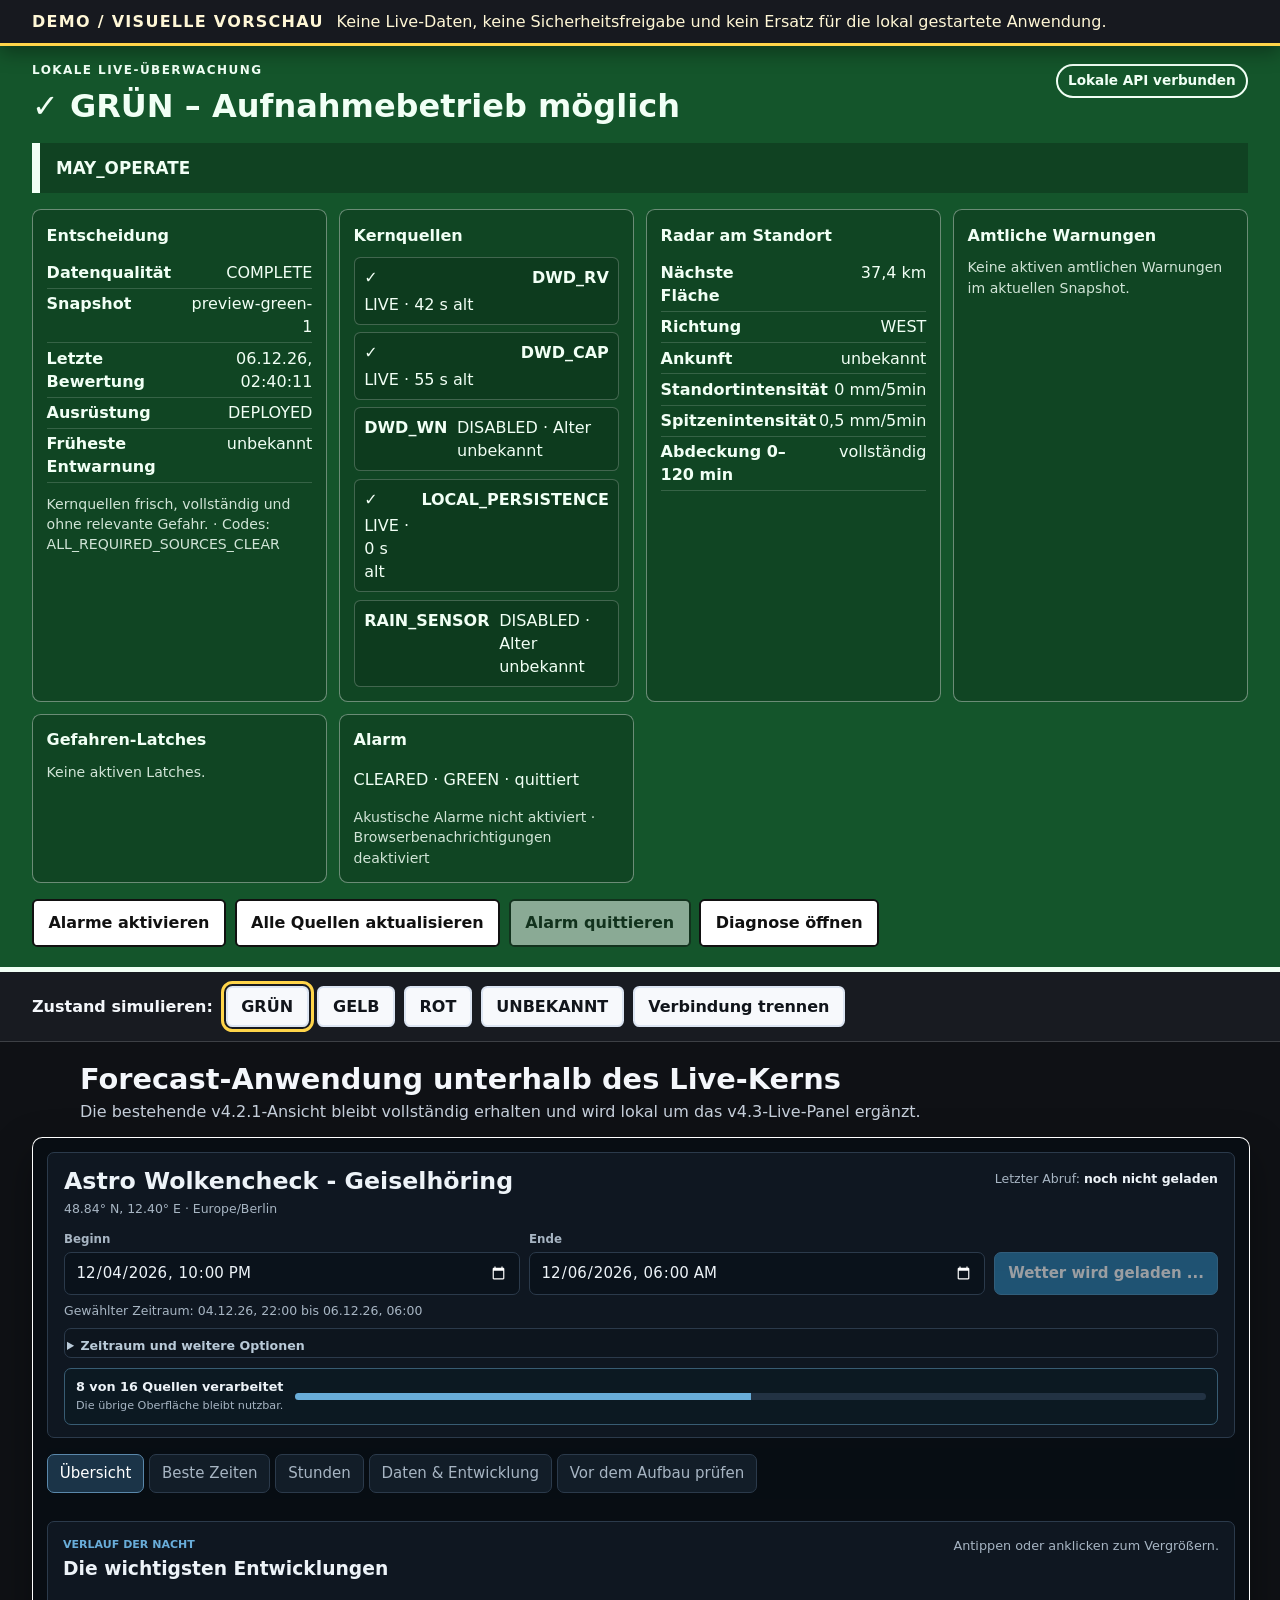
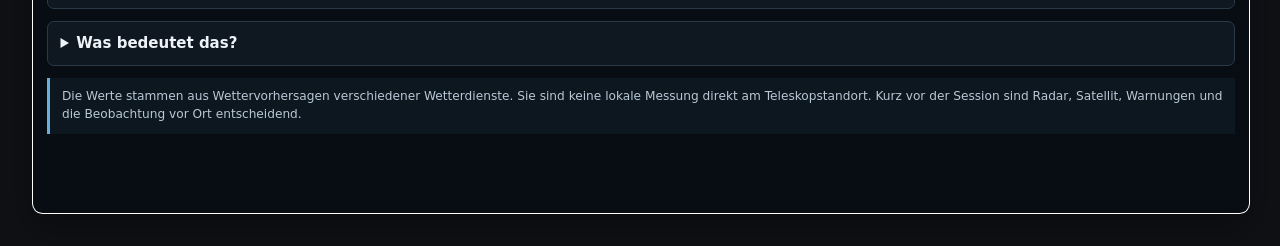
==== preview/index.html @ 3739175f "web: add isolated v4.3 visual preview" ====
<!doctype html>
<html lang="de">
<head>
  <meta charset="utf-8">
  <meta name="viewport" content="width=device-width, initial-scale=1">
  <title>Astro-Wolkencheck v4.3 – Vorschau</title>
  <link rel="stylesheet" href="../nowcast_service/static/local-live.css">
  <link rel="stylesheet" href="./preview.css">
  <script>
    (() => {
      "use strict";

      const originalFetch = window.fetch.bind(window);
      let currentState = "GREEN";
      let currentSnapshot = null;
      let currentAlert = null;
      let sequence = 0;

      const source = (sourceId, state, ageSeconds, payload = {}) => ({
        sourceId,
        state,
        ageSeconds,
        isComplete: state === "LIVE",
        failureCode: state === "FAILED" ? "PREVIEW_SOURCE_FAILED" : null,
        failureMessage: state === "FAILED" ? "Simulierter Quellenausfall in der Vorschau." : null,
        payload,
      });

      const snapshotFor = (state) => {
        const now = new Date();
        const hazardous = state === "RED" || state === "YELLOW";
        const reasonCode = state === "RED"
          ? "CAP_RELEVANT_WARNING_RED"
          : state === "YELLOW"
            ? "RADAR_PRECIPITATION_APPROACHING"
            : state === "UNKNOWN"
              ? "SOURCE_DWD_RV_FAILED"
              : "ALL_REQUIRED_SOURCES_CLEAR";
        const reasons = {
          GREEN: ["Kernquellen frisch, vollständig und ohne relevante Gefahr."],
          YELLOW: ["Niederschlag nähert sich dem Standort."],
          RED: ["Amtliche Gewitterwarnung am Standort."],
          UNKNOWN: ["Radarquelle ist ausgefallen; Green ist gesperrt."],
        };
        const action = {
          GREEN: "MAY_OPERATE",
          YELLOW: "PREPARE_TO_PROTECT_EQUIPMENT",
          RED: "COVER_EQUIPMENT_NOW",
          UNKNOWN: "UNKNOWN_DO_NOT_RELY",
        };
        const radarState = state === "UNKNOWN" ? "FAILED" : "LIVE";
        const capWarnings = state === "RED"
          ? [{
              event: "GEWITTER",
              headline: "Amtliche Warnung vor Gewitter",
              severity: "Moderate",
              expires: new Date(now.getTime() + 45 * 60 * 1000).toISOString(),
            }]
          : [];
        const hazards = hazardous
          ? [{
              hazardKey: state === "RED"
                ? "DWD_CAP:CAP_RELEVANT_WARNING_RED"
                : "DWD_RV:RADAR_PRECIPITATION_APPROACHING",
              source: state === "RED" ? "DWD_CAP" : "DWD_RV",
              state,
              reasonCode,
              reason: reasons[state][0],
              holdUntil: new Date(now.getTime() + 30 * 60 * 1000).toISOString(),
              clearCyclesRequired: 2,
              clearStreak: 0,
            }]
          : [];

        return {
          schemaVersion: "1.1",
          snapshotId: `preview-${state.toLowerCase()}-${++sequence}`,
          evaluationAt: now.toISOString(),
          configurationVersion: "preview",
          equipmentState: "DEPLOYED",
          earliestPossibleClearAt: hazardous
            ? new Date(now.getTime() + 30 * 60 * 1000).toISOString()
            : null,
          hardwareRisk: {
            state,
            dataQuality: state === "UNKNOWN" ? "INCOMPLETE" : "COMPLETE",
            action: action[state],
            reasonCodes: [reasonCode],
            reasons: reasons[state],
          },
          activeHazards: hazards,
          sources: [
            source("DWD_RV", radarState, 42, {
              nearestPrecipitationDistanceKm: state === "YELLOW" ? 11.8 : 37.4,
              nearestPrecipitationDirection: "WEST",
              arrivalMinutes: state === "YELLOW" ? 24 : null,
              siteIntensity: state === "RED" ? 0.8 : 0,
              peakIntensity: state === "RED" ? 2.4 : 0.5,
              intensityUnit: "mm/5min",
              coverage0To120: state !== "UNKNOWN",
            }),
            source("DWD_CAP", "LIVE", 55, { active: capWarnings }),
            source("DWD_WN", "DISABLED", null, {}),
            source("LOCAL_PERSISTENCE", "LIVE", 0, {}),
            source("RAIN_SENSOR", "DISABLED", null, {}),
          ],
        };
      };

      const alertFor = (state, snapshot) => {
        if (state === "GREEN" || state === "UNKNOWN") {
          return {
            eventId: `preview-clear-${sequence}`,
            snapshotId: snapshot.snapshotId,
            eventType: "CLEARED",
            riskState: state,
            reasonCodes: snapshot.hardwareRisk.reasonCodes,
            createdAt: snapshot.evaluationAt,
            requiresAttention: false,
            acknowledgedAt: null,
          };
        }
        return {
          eventId: `preview-alert-${state.toLowerCase()}-${sequence}`,
          snapshotId: snapshot.snapshotId,
          eventType: state,
          riskState: state,
          reasonCodes: snapshot.hardwareRisk.reasonCodes,
          createdAt: snapshot.evaluationAt,
          requiresAttention: true,
          acknowledgedAt: null,
        };
      };

      const response = (payload, status = 200) => new Response(JSON.stringify(payload), {
        status,
        headers: { "Content-Type": "application/json; charset=utf-8" },
      });

      const rebuild = (state) => {
        currentState = state;
        currentSnapshot = snapshotFor(state);
        currentAlert = alertFor(state, currentSnapshot);
      };

      rebuild(currentState);

      window.fetch = async (input, init = {}) => {
        const url = new URL(typeof input === "string" ? input : input.url, window.location.href);
        const path = url.pathname;
        if (path === "/runtime-config.json") {
          return response({
            mode: "LOCAL_PREVIEW",
            localApiAvailable: true,
            apiBase: "/api/v1",
            browserAudioEnabled: false,
            browserNotificationsEnabled: false,
          });
        }
        if (path === "/api/v1/safety" || path === "/api/v1/nowcast") {
          return response(currentSnapshot);
        }
        if (path === "/api/v1/alerts") {
          return response({ active: currentAlert });
        }
        if (path === "/api/v1/security/csrf") {
          return response({ token: "preview-token" });
        }
        if (path.startsWith("/api/v1/") && (init.method || "GET").toUpperCase() === "POST") {
          if (path.endsWith("/acknowledge") && currentAlert) {
            currentAlert = {
              ...currentAlert,
              requiresAttention: false,
              acknowledgedAt: new Date().toISOString(),
            };
          }
          return response({ status: "PREVIEW_ACCEPTED" });
        }
        return originalFetch(input, init);
      };

      class PreviewEventSource {
        constructor(url) {
          this.url = url;
          this.listeners = new Map();
          window.__awcPreviewStream = this;
          window.setTimeout(() => this.onopen?.(), 0);
        }

        addEventListener(type, callback) {
          const callbacks = this.listeners.get(type) || [];
          callbacks.push(callback);
          this.listeners.set(type, callbacks);
        }

        emit(type, payload) {
          const event = { data: JSON.stringify({ payload }) };
          for (const callback of this.listeners.get(type) || []) callback(event);
        }

        close() {}
      }

      window.EventSource = PreviewEventSource;
      window.__awcPreviewSetState = (state) => {
        rebuild(state);
        window.__awcPreviewStream?.emit("snapshot", currentSnapshot);
        window.__awcPreviewStream?.emit("alert", currentAlert);
        return currentSnapshot;
      };
      window.__awcPreviewDisconnect = () => {
        window.__awcPreviewStream?.onerror?.(new Event("error"));
      };
    })();
  </script>
  <script src="../nowcast_service/static/local-live.js" defer></script>
  <script src="./preview.js" defer></script>
</head>
<body>
  <aside id="preview-banner" aria-label="Hinweis zur Vorschau">
    <strong>DEMO / VISUELLE VORSCHAU</strong>
    <span>Keine Live-Daten, keine Sicherheitsfreigabe und kein Ersatz für die lokal gestartete Anwendung.</span>
  </aside>

  <nav id="preview-controls" aria-label="Vorschauzustand auswählen">
    <span>Zustand simulieren:</span>
    <button type="button" data-preview-state="GREEN">GRÜN</button>
    <button type="button" data-preview-state="YELLOW">GELB</button>
    <button type="button" data-preview-state="RED">ROT</button>
    <button type="button" data-preview-state="UNKNOWN">UNBEKANNT</button>
    <button type="button" id="preview-disconnect">Verbindung trennen</button>
  </nav>

  <section id="forecast-preview" aria-labelledby="forecast-preview-title">
    <header>
      <h1 id="forecast-preview-title">Forecast-Anwendung unterhalb des Live-Kerns</h1>
      <p>Die bestehende v4.2.1-Ansicht bleibt vollständig erhalten und wird lokal um das v4.3-Live-Panel ergänzt.</p>
    </header>
    <iframe title="Bestehende Astro-Wolkencheck-Forecast-Anwendung" src="../index.html"></iframe>
  </section>
</body>
</html>
---- nowcast_service/static/local-live.css ----
#awc-live-panel {
  box-sizing: border-box;
  margin: 0;
  padding: 1rem clamp(1rem, 3vw, 2rem) 1.25rem;
  border: 0;
  border-bottom: 5px solid currentColor;
  background: #25282d;
  color: #f7f8fa;
  font: 500 1rem/1.45 system-ui, -apple-system, BlinkMacSystemFont, "Segoe UI", sans-serif;
}
#awc-live-panel *, #awc-live-panel *::before, #awc-live-panel *::after { box-sizing: border-box; }
#awc-live-panel[data-state="RED"] { background: #681515; color: #fff5f5; }
#awc-live-panel[data-state="YELLOW"] { background: #624d00; color: #fffbed; }
#awc-live-panel[data-state="GREEN"] { background: #14552b; color: #f1fff5; }
#awc-live-panel[data-state="UNKNOWN"] { background: #30343b; color: #f7f8fa; }
.awc-header { display: flex; align-items: flex-start; justify-content: space-between; gap: 1rem; }
.awc-eyebrow { margin: 0 0 .2rem; font-size: .75rem; font-weight: 800; letter-spacing: .12em; }
#awc-live-title { margin: 0; font-size: clamp(1.3rem, 2.5vw, 2rem); }
.awc-connection { margin: .1rem 0 0; padding: .35rem .65rem; border: 2px solid currentColor; border-radius: 999px; font-size: .85rem; font-weight: 800; }
.awc-connection[data-connection="DISCONNECTED"] { border-style: dashed; }
.awc-action { margin: .9rem 0 1rem; padding: .8rem 1rem; border-left: .55rem solid currentColor; background: rgb(0 0 0 / 22%); font-size: 1.05rem; font-weight: 800; }
.awc-grid { display: grid; grid-template-columns: repeat(auto-fit, minmax(min(100%, 18rem), 1fr)); gap: .75rem; }
.awc-card { min-width: 0; padding: .85rem; border: 1px solid rgb(255 255 255 / 38%); border-radius: .55rem; background: rgb(0 0 0 / 18%); }
.awc-card h3 { margin: 0 0 .65rem; font-size: 1rem; }
.awc-card dl { margin: 0; }
.awc-card dl > div { display: grid; grid-template-columns: minmax(8rem, 1fr) minmax(7rem, 1.15fr); gap: .6rem; padding: .22rem 0; border-bottom: 1px solid rgb(255 255 255 / 16%); }
.awc-card dt { font-weight: 650; }
.awc-card dd { margin: 0; overflow-wrap: anywhere; text-align: right; }
.awc-detail, .awc-list-empty { margin: .65rem 0 0; color: inherit; opacity: .86; font-size: .88rem; }
.awc-source-list, .awc-item-list { display: grid; gap: .45rem; }
.awc-source, .awc-item-list article { display: grid; grid-template-columns: 1fr auto; gap: .2rem .6rem; padding: .5rem .6rem; border: 1px solid rgb(255 255 255 / 22%); border-radius: .4rem; background: rgb(0 0 0 / 14%); }
.awc-source small, .awc-item-list small { grid-column: 1 / -1; opacity: .85; }
.awc-source[data-state="FAILED"]::before, .awc-source[data-state="STALE"]::before { content: "⚠"; margin-right: .35rem; }
.awc-source[data-state="LIVE"]::before { content: "✓"; margin-right: .35rem; }
.awc-controls { display: flex; flex-wrap: wrap; gap: .55rem; margin-top: 1rem; }
.awc-controls button, .awc-controls a { min-height: 2.75rem; padding: .65rem .9rem; border: 2px solid currentColor; border-radius: .35rem; background: #fff; color: #111; font: inherit; font-weight: 800; text-decoration: none; cursor: pointer; }
.awc-controls button:hover, .awc-controls a:hover, .awc-controls button:focus-visible, .awc-controls a:focus-visible { outline: 3px solid #fff; outline-offset: 2px; }
.awc-controls button:disabled { cursor: not-allowed; opacity: .5; }
@media (max-width: 700px) {
  .awc-header { display: block; }
  .awc-connection { display: inline-block; margin-top: .6rem; }
  .awc-card dl > div { grid-template-columns: 1fr; gap: 0; }
  .awc-card dd { text-align: left; }
  .awc-controls > * { flex: 1 1 100%; text-align: center; }
}
@media (prefers-reduced-motion: reduce) {
  #awc-live-panel * { scroll-behavior: auto !important; transition: none !important; }
}
---- preview/preview.css ----
html,
body {
  margin: 0;
  min-height: 100%;
  background: #0f1115;
  color: #f4f7fb;
  font-family: system-ui, -apple-system, BlinkMacSystemFont, "Segoe UI", sans-serif;
}

#preview-banner {
  position: sticky;
  top: 0;
  z-index: 1000;
  display: flex;
  flex-wrap: wrap;
  gap: 0.45rem 0.8rem;
  align-items: center;
  padding: 0.75rem clamp(1rem, 3vw, 2rem);
  border-bottom: 3px solid #ffd54a;
  background: #17191f;
  color: #fff7d6;
  box-shadow: 0 0.4rem 1.2rem rgb(0 0 0 / 35%);
}

#preview-banner strong {
  letter-spacing: 0.08em;
}

#preview-controls {
  display: flex;
  flex-wrap: wrap;
  gap: 0.55rem;
  align-items: center;
  padding: 0.9rem clamp(1rem, 3vw, 2rem);
  border-bottom: 1px solid rgb(255 255 255 / 16%);
  background: #181b21;
}

#preview-controls span {
  margin-right: 0.25rem;
  font-weight: 800;
}

#preview-controls button {
  min-height: 2.5rem;
  padding: 0.55rem 0.85rem;
  border: 2px solid #dce5f2;
  border-radius: 0.4rem;
  background: #f7f9fc;
  color: #11151b;
  font: inherit;
  font-weight: 800;
  cursor: pointer;
}

#preview-controls button[aria-pressed="true"] {
  outline: 3px solid #ffd54a;
  outline-offset: 2px;
}

#preview-controls button:focus-visible {
  outline: 3px solid #fff;
  outline-offset: 3px;
}

#forecast-preview {
  padding: 1.25rem clamp(1rem, 3vw, 2rem) 2rem;
}

#forecast-preview > header {
  max-width: 70rem;
  margin: 0 auto 1rem;
}

#forecast-preview h1 {
  margin: 0 0 0.4rem;
  font-size: clamp(1.25rem, 2.5vw, 1.8rem);
}

#forecast-preview p {
  margin: 0;
  color: #c5ceda;
}

#forecast-preview iframe {
  display: block;
  width: min(100%, 96rem);
  min-height: 75vh;
  margin: 0 auto;
  border: 1px solid rgb(255 255 255 / 20%);
  border-radius: 0.65rem;
  background: #fff;
  box-shadow: 0 1rem 2.5rem rgb(0 0 0 / 35%);
}

@media (max-width: 700px) {
  #preview-controls > * {
    flex: 1 1 100%;
    text-align: center;
  }

  #forecast-preview iframe {
    min-height: 65vh;
  }
}
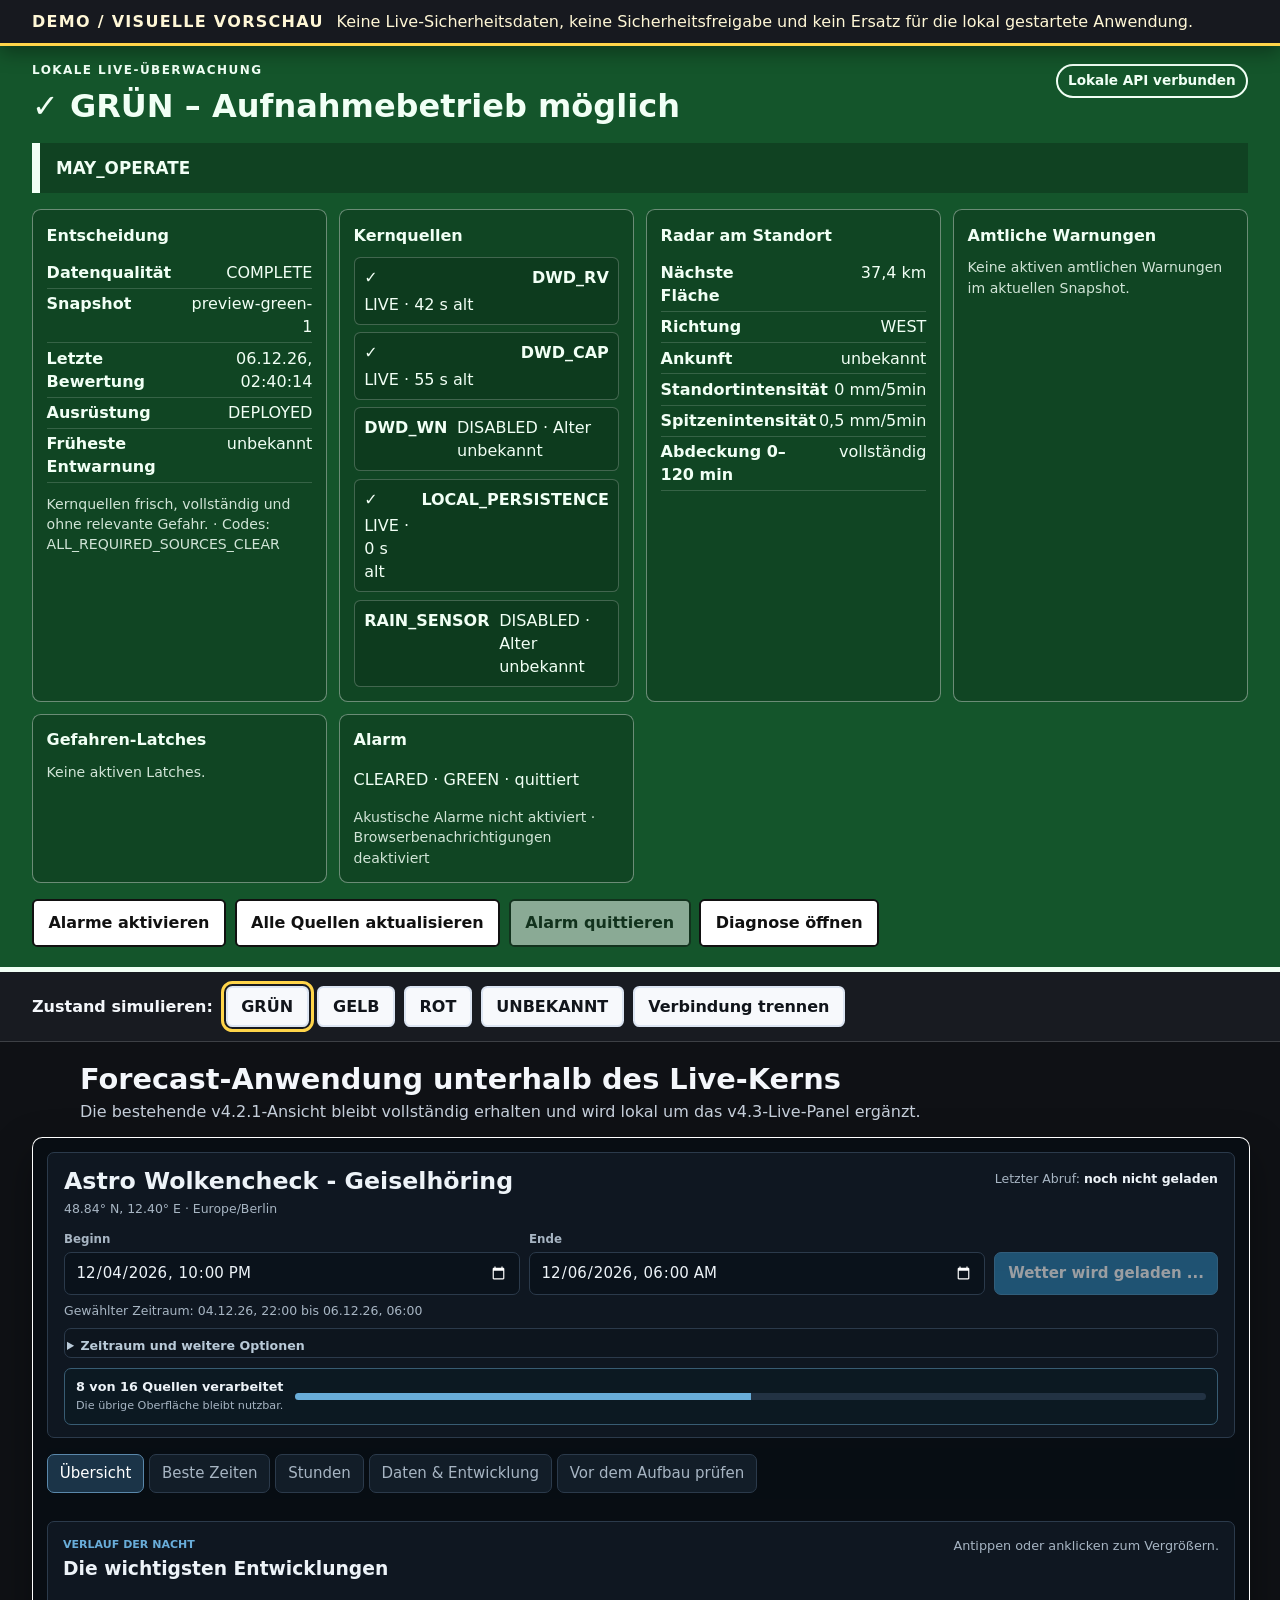
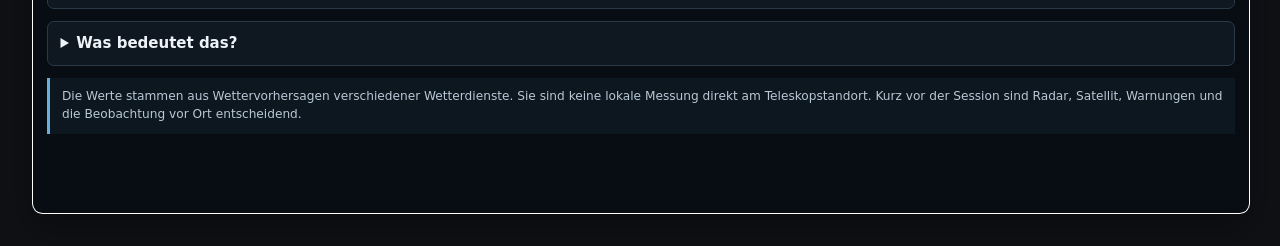
==== commit 4a27918f: "docs: clarify preview data boundary" ====
--- a/preview/index.html
+++ b/preview/index.html
@@ -219,7 +219,7 @@
 <body>
   <aside id="preview-banner" aria-label="Hinweis zur Vorschau">
     <strong>DEMO / VISUELLE VORSCHAU</strong>
-    <span>Keine Live-Daten, keine Sicherheitsfreigabe und kein Ersatz für die lokal gestartete Anwendung.</span>
+    <span>Keine Live-Sicherheitsdaten, keine Sicherheitsfreigabe und kein Ersatz für die lokal gestartete Anwendung.</span>
   </aside>
 
   <nav id="preview-controls" aria-label="Vorschauzustand auswählen">
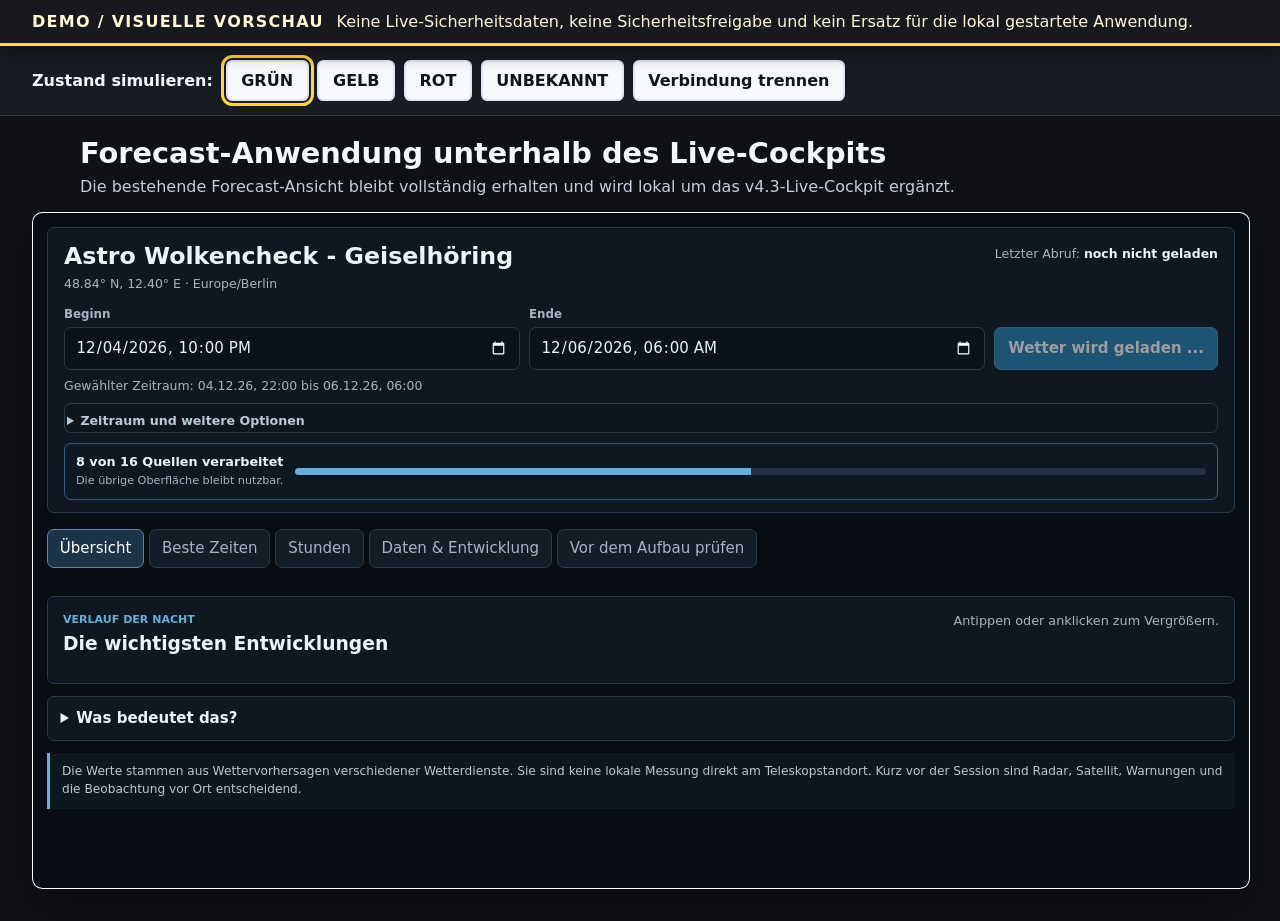
==== commit c3f4b1e4: "feat: modernize unified dashboard preview data and events" ====
--- a/preview/index.html
+++ b/preview/index.html
@@ -5,6 +5,8 @@
   <meta name="viewport" content="width=device-width, initial-scale=1">
   <title>Astro-Wolkencheck v4.3 – Vorschau</title>
   <link rel="stylesheet" href="../nowcast_service/static/local-live.css">
+  <link rel="stylesheet" href="../nowcast_service/static/local-live-timeline.css">
+  <link rel="stylesheet" href="../nowcast_service/static/local-live-details.css">
   <link rel="stylesheet" href="./preview.css">
   <script>
     (() => {
@@ -21,63 +23,157 @@
         state,
         ageSeconds,
         isComplete: state === "LIVE",
+        staleAfterSeconds: sourceId === "DWD_CAP" ? 1200 : 900,
+        invalidAfterSeconds: sourceId === "DWD_CAP" ? 2700 : 1800,
         failureCode: state === "FAILED" ? "PREVIEW_SOURCE_FAILED" : null,
-        failureMessage: state === "FAILED" ? "Simulierter Quellenausfall in der Vorschau." : null,
+        failureMessage:
+          state === "FAILED"
+            ? "Simulierter Quellenausfall in der Vorschau."
+            : null,
         payload,
       });
+
+      const radarTimeline = (state) =>
+        Array.from({ length: 25 }, (_, index) => {
+          const leadMinutes = index * 5;
+          const distance =
+            state === "UNKNOWN"
+              ? null
+              : state === "GREEN"
+                ? 83 + index / 3
+                : Math.max(6, 36 - index * 0.8);
+          return {
+            leadMinutes,
+            coverageSufficient: state !== "UNKNOWN",
+            validFractionSite: state === "UNKNOWN" ? 0.2 : 1,
+            rainAtSite: false,
+            siteWetPixelCount: 0,
+            siteIntensityMm5Min: 0,
+            nearestDistanceKm: distance,
+            nearestBearingDeg: 270,
+            nearestDirection: "W",
+            componentAreaKm2: distance === null ? null : 121,
+            componentMaximumMm5Min: distance === null ? null : 0.8,
+            rings: [
+              {
+                radiusKm: 10,
+                validFraction: state === "UNKNOWN" ? 0.2 : 1,
+                wetPixelCount: 0,
+                maximumMm5Min: 0,
+                wetP90Mm5Min: null,
+              },
+            ],
+          };
+        });
+
+      const warningFor = (state, now) => {
+        if (state !== "RED") return [];
+        return [
+          {
+            identifier: `preview-warning-${sequence}`,
+            event: "GEWITTER",
+            headline: "Amtliche Warnung vor Gewitter",
+            severity: "Moderate",
+            urgency: "Immediate",
+            certainty: "Observed",
+            sent: now.toISOString(),
+            effective: now.toISOString(),
+            onset: now.toISOString(),
+            expires: new Date(now.getTime() + 45 * 60 * 1000).toISOString(),
+            senderName: "Deutscher Wetterdienst",
+            description: "Gewitter mit Starkregen und Windböen am Standort möglich.",
+            instruction: "Ausrüstung sofort schützen und nicht unbeaufsichtigt lassen.",
+          },
+        ];
+      };
 
       const snapshotFor = (state) => {
         const now = new Date();
         const hazardous = state === "RED" || state === "YELLOW";
-        const reasonCode = state === "RED"
-          ? "CAP_RELEVANT_WARNING_RED"
-          : state === "YELLOW"
-            ? "RADAR_PRECIPITATION_APPROACHING"
-            : state === "UNKNOWN"
-              ? "SOURCE_DWD_RV_FAILED"
-              : "ALL_REQUIRED_SOURCES_CLEAR";
+        const reasonCode =
+          state === "RED"
+            ? "CAP_RELEVANT_WARNING_RED"
+            : state === "YELLOW"
+              ? "RADAR_PRECIPITATION_APPROACHING"
+              : state === "UNKNOWN"
+                ? "SOURCE_DWD_RV_FAILED"
+                : "ALL_REQUIRED_SOURCES_CLEAR";
         const reasons = {
           GREEN: ["Kernquellen frisch, vollständig und ohne relevante Gefahr."],
           YELLOW: ["Niederschlag nähert sich dem Standort."],
           RED: ["Amtliche Gewitterwarnung am Standort."],
-          UNKNOWN: ["Radarquelle ist ausgefallen; Green ist gesperrt."],
+          UNKNOWN: ["Radarquelle ist ausgefallen; Grün ist gesperrt."],
         };
         const action = {
-          GREEN: "MAY_OPERATE",
+          GREEN: "NO_LIVE_VETO_DETECTED",
           YELLOW: "PREPARE_TO_PROTECT_EQUIPMENT",
           RED: "COVER_EQUIPMENT_NOW",
-          UNKNOWN: "UNKNOWN_DO_NOT_RELY",
+          UNKNOWN: "CHECK_EQUIPMENT_IMMEDIATELY",
         };
         const radarState = state === "UNKNOWN" ? "FAILED" : "LIVE";
-        const capWarnings = state === "RED"
-          ? [{
-              event: "GEWITTER",
-              headline: "Amtliche Warnung vor Gewitter",
-              severity: "Moderate",
-              expires: new Date(now.getTime() + 45 * 60 * 1000).toISOString(),
-            }]
+        const nearestDistance =
+          state === "UNKNOWN" ? null : state === "GREEN" ? 83 : state === "YELLOW" ? 11.8 : 18.5;
+        const warnings = warningFor(state, now);
+        const hazards = hazardous
+          ? [
+              {
+                hazardKey:
+                  state === "RED"
+                    ? "DWD_CAP:CAP_RELEVANT_WARNING_RED"
+                    : "DWD_RV:RADAR_PRECIPITATION_APPROACHING",
+                source: state === "RED" ? "DWD_CAP" : "DWD_RV",
+                state,
+                reasonCode,
+                reason: reasons[state][0],
+                lastConfirmedAt: now.toISOString(),
+                holdUntil: new Date(now.getTime() + 30 * 60 * 1000).toISOString(),
+                clearCyclesRequired: 2,
+                clearStreak: 0,
+                clearCondition: "Zwei frische vollständige Entwarnungszyklen erforderlich.",
+              },
+            ]
           : [];
-        const hazards = hazardous
-          ? [{
-              hazardKey: state === "RED"
-                ? "DWD_CAP:CAP_RELEVANT_WARNING_RED"
-                : "DWD_RV:RADAR_PRECIPITATION_APPROACHING",
-              source: state === "RED" ? "DWD_CAP" : "DWD_RV",
-              state,
-              reasonCode,
-              reason: reasons[state][0],
-              holdUntil: new Date(now.getTime() + 30 * 60 * 1000).toISOString(),
-              clearCyclesRequired: 2,
-              clearStreak: 0,
-            }]
-          : [];
+
+        const sources = [
+          source("DWD_RV", radarState, 42, {
+            cycleTime: new Date(now.getTime() - 5 * 60 * 1000).toISOString(),
+            frameCount: 25,
+            forecastHorizonMinutes: 120,
+            nearestPrecipitationDistanceKm: nearestDistance,
+            nearestPrecipitationDirection: "W",
+            arrivalMinutes: state === "YELLOW" ? 24 : null,
+            arrivalWindow:
+              state === "YELLOW"
+                ? {
+                    earliestMinutes: 20,
+                    estimateMinutes: 24,
+                    latestMinutes: 30,
+                    confidence: "HIGH",
+                  }
+                : null,
+            rainNow: false,
+            movingTowardSite: state === "YELLOW" || state === "RED",
+            siteIntensityMm5Min: 0,
+            peakIntensityMm5Min: state === "RED" ? 2.4 : 0.5,
+            peakIntensityLeadMinutes: state === "RED" ? 20 : 0,
+            affectedAreaKm2: nearestDistance === null ? null : 121,
+            unit: "mm/5min",
+            coverage0To60: state !== "UNKNOWN",
+            coverage0To120: state !== "UNKNOWN",
+            frameTimeline: radarTimeline(state),
+          }),
+          source("DWD_CAP", "LIVE", 55, { active: warnings }),
+          source("DWD_WN", "DISABLED", null, {}),
+          source("LOCAL_PERSISTENCE", "LIVE", 0, {}),
+          source("RAIN_SENSOR", "DISABLED", null, {}),
+        ];
 
         return {
           schemaVersion: "1.1",
           snapshotId: `preview-${state.toLowerCase()}-${++sequence}`,
           evaluationAt: now.toISOString(),
           configurationVersion: "preview",
-          equipmentState: "DEPLOYED",
+          equipmentState: "DEPLOYED_ATTENDED",
           earliestPossibleClearAt: hazardous
             ? new Date(now.getTime() + 30 * 60 * 1000).toISOString()
             : null,
@@ -89,21 +185,10 @@
             reasons: reasons[state],
           },
           activeHazards: hazards,
-          sources: [
-            source("DWD_RV", radarState, 42, {
-              nearestPrecipitationDistanceKm: state === "YELLOW" ? 11.8 : 37.4,
-              nearestPrecipitationDirection: "WEST",
-              arrivalMinutes: state === "YELLOW" ? 24 : null,
-              siteIntensity: state === "RED" ? 0.8 : 0,
-              peakIntensity: state === "RED" ? 2.4 : 0.5,
-              intensityUnit: "mm/5min",
-              coverage0To120: state !== "UNKNOWN",
-            }),
-            source("DWD_CAP", "LIVE", 55, { active: capWarnings }),
-            source("DWD_WN", "DISABLED", null, {}),
-            source("LOCAL_PERSISTENCE", "LIVE", 0, {}),
-            source("RAIN_SENSOR", "DISABLED", null, {}),
-          ],
+          sourceStates: Object.fromEntries(
+            sources.map((item) => [item.sourceId, item.state]),
+          ),
+          sources,
         };
       };
 
@@ -132,10 +217,11 @@
         };
       };
 
-      const response = (payload, status = 200) => new Response(JSON.stringify(payload), {
-        status,
-        headers: { "Content-Type": "application/json; charset=utf-8" },
-      });
+      const response = (payload, status = 200) =>
+        new Response(JSON.stringify(payload), {
+          status,
+          headers: { "Content-Type": "application/json; charset=utf-8" },
+        });
 
       const rebuild = (state) => {
         currentState = state;
@@ -146,8 +232,12 @@
       rebuild(currentState);
 
       window.fetch = async (input, init = {}) => {
-        const url = new URL(typeof input === "string" ? input : input.url, window.location.href);
+        const url = new URL(
+          typeof input === "string" ? input : input.url,
+          window.location.href,
+        );
         const path = url.pathname;
+        const method = (init.method || "GET").toUpperCase();
         if (path === "/runtime-config.json") {
           return response({
             mode: "LOCAL_PREVIEW",
@@ -166,7 +256,18 @@
         if (path === "/api/v1/security/csrf") {
           return response({ token: "preview-token" });
         }
-        if (path.startsWith("/api/v1/") && (init.method || "GET").toUpperCase() === "POST") {
+        if (path === "/api/v1/session" && method === "PATCH") {
+          const body = JSON.parse(String(init.body || "{}"));
+          currentSnapshot = {
+            ...currentSnapshot,
+            equipmentState: body.equipment_state || currentSnapshot.equipmentState,
+          };
+          return response({
+            equipmentState: currentSnapshot.equipmentState,
+            snapshotId: currentSnapshot.snapshotId,
+          });
+        }
+        if (path.startsWith("/api/v1/") && method === "POST") {
           if (path.endsWith("/acknowledge") && currentAlert) {
             currentAlert = {
               ...currentAlert,
@@ -184,7 +285,7 @@
           this.url = url;
           this.listeners = new Map();
           window.__awcPreviewStream = this;
-          window.setTimeout(() => this.onopen?.(), 0);
+          window.setTimeout(() => this.emit("open", new Event("open")), 0);
         }
 
         addEventListener(type, callback) {
@@ -194,8 +295,13 @@
         }
 
         emit(type, payload) {
-          const event = { data: JSON.stringify({ payload }) };
-          for (const callback of this.listeners.get(type) || []) callback(event);
+          const event =
+            type === "open" || type === "error"
+              ? payload
+              : { data: JSON.stringify({ payload }) };
+          for (const callback of this.listeners.get(type) || []) {
+            callback(event);
+          }
         }
 
         close() {}
@@ -209,11 +315,13 @@
         return currentSnapshot;
       };
       window.__awcPreviewDisconnect = () => {
-        window.__awcPreviewStream?.onerror?.(new Event("error"));
+        window.__awcPreviewStream?.emit("error", new Event("error"));
       };
     })();
   </script>
   <script src="../nowcast_service/static/local-live.js" defer></script>
+  <script src="../nowcast_service/static/local-live-timeline.js" defer></script>
+  <script src="../nowcast_service/static/local-live-details.js" defer></script>
   <script src="./preview.js" defer></script>
 </head>
 <body>
@@ -233,8 +341,8 @@
 
   <section id="forecast-preview" aria-labelledby="forecast-preview-title">
     <header>
-      <h1 id="forecast-preview-title">Forecast-Anwendung unterhalb des Live-Kerns</h1>
-      <p>Die bestehende v4.2.1-Ansicht bleibt vollständig erhalten und wird lokal um das v4.3-Live-Panel ergänzt.</p>
+      <h1 id="forecast-preview-title">Forecast-Anwendung unterhalb des Live-Cockpits</h1>
+      <p>Die bestehende Forecast-Ansicht bleibt vollständig erhalten und wird lokal um das v4.3-Live-Cockpit ergänzt.</p>
     </header>
     <iframe title="Bestehende Astro-Wolkencheck-Forecast-Anwendung" src="../index.html"></iframe>
   </section>
--- a/nowcast_service/static/local-live.css
+++ b/nowcast_service/static/local-live.css
@@ -1,48 +1,804 @@
-#awc-live-panel {
+:root {
+  --awc-background: var(--bg, #080d13);
+  --awc-surface: var(--surface, #0f1721);
+  --awc-surface-raised: var(--surface-raised, #141e2a);
+  --awc-surface-soft: var(--surface-soft, #182432);
+  --awc-border: var(--line, #2b3a4b);
+  --awc-border-strong: var(--line-strong, #40566d);
+  --awc-text: var(--text, #edf3f8);
+  --awc-muted: var(--muted, #a7b5c3);
+  --awc-faint: var(--faint, #788898);
+  --awc-info: var(--info, #69add9);
+  --awc-green: var(--good, #55c38a);
+  --awc-yellow: var(--warn, #dfb44f);
+  --awc-red: var(--bad, #e16a76);
+  --awc-unknown: var(--neutral, #81909e);
+  --awc-radius: 10px;
+  --awc-radius-small: 7px;
+  --awc-gap: 10px;
+}
+
+#live-dashboard-root {
+  display: grid;
+  gap: var(--awc-gap);
+  margin: 10px 0 0;
+  color: var(--awc-text);
+}
+
+#live-dashboard-root *,
+#live-dashboard-root *::before,
+#live-dashboard-root *::after {
   box-sizing: border-box;
+}
+
+.app-header.awc-unified-header .update-line {
+  display: none;
+}
+
+.awc-header-meta {
+  display: flex;
+  flex-wrap: wrap;
+  align-items: center;
+  gap: 6px 14px;
+  margin-top: 4px;
+  color: var(--awc-muted);
+  font-size: .76rem;
+}
+
+.awc-header-meta strong {
+  color: var(--awc-text);
+  font-weight: 760;
+}
+
+.awc-api-pill,
+.awc-badge,
+.awc-tag {
+  display: inline-flex;
+  align-items: center;
+  width: fit-content;
+  max-width: 100%;
+  border: 1px solid var(--awc-border);
+  border-radius: 999px;
+  font-weight: 800;
+  line-height: 1.25;
+}
+
+.awc-api-pill {
+  gap: 7px;
+  padding: .28rem .52rem;
+  color: var(--awc-unknown);
+  font-size: .69rem;
+}
+
+.awc-api-pill::before {
+  content: "";
+  width: .45rem;
+  height: .45rem;
+  flex: 0 0 .45rem;
+  border-radius: 50%;
+  background: currentColor;
+}
+
+.awc-api-pill[data-connection="CONNECTED"] {
+  border-color: rgba(85, 195, 138, .44);
+  color: var(--awc-green);
+}
+
+.awc-api-pill[data-connection="DISCONNECTED"] {
+  border-style: dashed;
+  color: var(--awc-red);
+}
+
+.awc-axis-grid {
+  display: grid;
+  grid-template-columns: repeat(3, minmax(0, 1fr));
+  gap: var(--awc-gap);
+}
+
+.awc-axis-card,
+.awc-card,
+.awc-technical {
+  min-width: 0;
+  border: 1px solid var(--awc-border);
+  border-radius: var(--awc-radius);
+  background: var(--awc-surface);
+}
+
+.awc-axis-card {
+  padding: 14px 15px;
+  border-top: 4px solid var(--awc-unknown);
+}
+
+.awc-axis-card[data-tone="GREEN"] { border-top-color: var(--awc-green); }
+.awc-axis-card[data-tone="YELLOW"] { border-top-color: var(--awc-yellow); }
+.awc-axis-card[data-tone="RED"] { border-top-color: var(--awc-red); }
+.awc-axis-card[data-tone="INFO"] { border-top-color: var(--awc-info); }
+
+.awc-axis-label {
+  display: flex;
+  justify-content: space-between;
+  gap: 10px;
+  color: var(--awc-faint);
+  font-size: .68rem;
+  font-weight: 850;
+  letter-spacing: .09em;
+  text-transform: uppercase;
+}
+
+.awc-axis-status {
+  display: flex;
+  align-items: flex-start;
+  gap: 10px;
+  margin-top: 8px;
+}
+
+.awc-axis-icon {
+  display: grid;
+  place-items: center;
+  width: 30px;
+  height: 30px;
+  flex: 0 0 30px;
+  border: 1px solid currentColor;
+  border-radius: 50%;
+  color: var(--awc-unknown);
+  font-weight: 900;
+}
+
+.awc-axis-card[data-tone="GREEN"] .awc-axis-icon { color: var(--awc-green); }
+.awc-axis-card[data-tone="YELLOW"] .awc-axis-icon { color: var(--awc-yellow); }
+.awc-axis-card[data-tone="RED"] .awc-axis-icon { color: var(--awc-red); }
+.awc-axis-card[data-tone="INFO"] .awc-axis-icon { color: var(--awc-info); }
+
+.awc-axis-copy {
+  min-width: 0;
+}
+
+.awc-axis-copy h2 {
   margin: 0;
-  padding: 1rem clamp(1rem, 3vw, 2rem) 1.25rem;
+  font-size: 1.08rem;
+  line-height: 1.27;
+  overflow-wrap: anywhere;
+}
+
+.awc-axis-copy p {
+  margin: 4px 0 0;
+  color: var(--awc-muted);
+  font-size: .77rem;
+}
+
+.awc-decision-grid {
+  display: grid;
+  grid-template-columns: minmax(0, 1.55fr) minmax(280px, .65fr);
+  gap: var(--awc-gap);
+}
+
+.awc-action-card {
+  padding: 16px 17px;
+  border-left: 5px solid var(--awc-unknown);
+}
+
+.awc-action-card[data-tone="GREEN"] { border-left-color: var(--awc-green); }
+.awc-action-card[data-tone="YELLOW"] { border-left-color: var(--awc-yellow); }
+.awc-action-card[data-tone="RED"] { border-left-color: var(--awc-red); }
+
+.awc-eyebrow {
+  margin: 0 0 5px;
+  color: var(--awc-info);
+  font-size: .67rem;
+  font-weight: 850;
+  letter-spacing: .09em;
+  text-transform: uppercase;
+}
+
+.awc-action-card h2 {
+  margin: 0;
+  font-size: 1.32rem;
+  line-height: 1.28;
+}
+
+.awc-action-card > p:not(.awc-eyebrow) {
+  max-width: 88ch;
+  margin: 8px 0 0;
+  color: #c6d2dc;
+}
+
+.awc-tags,
+.awc-button-row,
+.awc-warning-meta {
+  display: flex;
+  flex-wrap: wrap;
+  gap: 7px;
+}
+
+.awc-tags { margin-top: 12px; }
+
+.awc-tag,
+.awc-badge {
+  padding: .22rem .48rem;
+  color: var(--awc-muted);
+  font-size: .66rem;
+}
+
+.awc-tag[data-tone="GREEN"],
+.awc-badge[data-tone="GREEN"] {
+  border-color: rgba(85, 195, 138, .4);
+  color: var(--awc-green);
+}
+
+.awc-tag[data-tone="YELLOW"],
+.awc-badge[data-tone="YELLOW"] {
+  border-color: rgba(223, 180, 79, .42);
+  color: var(--awc-yellow);
+}
+
+.awc-tag[data-tone="RED"],
+.awc-badge[data-tone="RED"] {
+  border-color: rgba(225, 106, 118, .42);
+  color: var(--awc-red);
+}
+
+.awc-tag[data-tone="INFO"],
+.awc-badge[data-tone="INFO"] {
+  border-color: rgba(105, 173, 217, .42);
+  color: var(--awc-info);
+}
+
+.awc-equipment-card,
+.awc-radar-card,
+.awc-warnings-card,
+.awc-sources-card,
+.awc-change-card,
+.awc-alarm-card,
+.awc-hazard-card {
+  padding: 14px;
+}
+
+.awc-card-head {
+  display: flex;
+  justify-content: space-between;
+  align-items: flex-start;
+  gap: 12px;
+}
+
+.awc-card-head h2,
+.awc-card-head h3 {
+  margin: 0;
+  font-size: .98rem;
+}
+
+.awc-card-head p {
+  margin: 4px 0 0;
+  color: var(--awc-muted);
+  font-size: .73rem;
+}
+
+.awc-equipment-state {
+  margin-top: 11px;
+  padding: 10px;
+  border: 1px solid rgba(223, 180, 79, .42);
+  border-radius: var(--awc-radius-small);
+  background: #17150e;
+}
+
+.awc-equipment-state[data-known="true"] {
+  border-color: var(--awc-border);
+  background: #0b141d;
+}
+
+.awc-equipment-state strong {
+  display: block;
+  color: var(--awc-yellow);
+}
+
+.awc-equipment-state[data-known="true"] strong {
+  color: var(--awc-text);
+}
+
+.awc-equipment-state span {
+  display: block;
+  margin-top: 3px;
+  color: var(--awc-muted);
+  font-size: .72rem;
+}
+
+.awc-equipment-card button {
+  width: 100%;
+  margin-top: 10px;
+}
+
+.awc-live-grid {
+  display: grid;
+  grid-template-columns: minmax(0, 1.55fr) minmax(340px, .75fr);
+  gap: var(--awc-gap);
+  align-items: start;
+}
+
+.awc-radar-head {
+  display: flex;
+  justify-content: space-between;
+  align-items: flex-start;
+  gap: 16px;
+}
+
+.awc-radar-head h2 {
+  margin: 0;
+  font-size: 1.1rem;
+}
+
+.awc-fresh {
+  display: inline-flex;
+  align-items: center;
+  gap: 6px;
+  color: var(--awc-green);
+  font-size: .7rem;
+  font-weight: 800;
+  text-align: right;
+}
+
+.awc-fresh::before {
+  content: "";
+  width: 7px;
+  height: 7px;
+  flex: 0 0 7px;
+  border-radius: 50%;
+  background: currentColor;
+}
+
+.awc-radar-summary {
+  display: grid;
+  grid-template-columns: minmax(220px, .72fr) minmax(0, 1.28fr);
+  gap: 14px;
+  margin-top: 13px;
+}
+
+.awc-radar-visual {
+  position: relative;
+  min-height: 255px;
+  overflow: hidden;
+  border: 1px solid var(--awc-border);
+  border-radius: 10px;
+  background: #0a121b;
+}
+
+.awc-radar-caption {
+  position: absolute;
+  left: 9px;
+  bottom: 7px;
+  color: var(--awc-faint);
+  font-size: .63rem;
+}
+
+.awc-compass {
+  position: absolute;
+  inset: 18px 18px 33px;
+  display: grid;
+  place-items: center;
+}
+
+.awc-ring {
+  position: absolute;
+  border: 1px solid #33485a;
+  border-radius: 50%;
+}
+
+.awc-ring[data-radius="100"] { width: 92%; aspect-ratio: 1; }
+.awc-ring[data-radius="50"] { width: 62%; aspect-ratio: 1; }
+.awc-ring[data-radius="25"] { width: 38%; aspect-ratio: 1; }
+.awc-ring[data-radius="10"] { width: 20%; aspect-ratio: 1; }
+
+.awc-north {
+  position: absolute;
+  top: 0;
+  color: var(--awc-muted);
+  font-size: .7rem;
+  font-weight: 800;
+}
+
+.awc-site-dot {
+  position: relative;
+  z-index: 2;
+  display: grid;
+  place-items: center;
+  width: 28px;
+  height: 28px;
+  border: 3px solid #dce8f1;
+  border-radius: 50%;
+  background: #102232;
+}
+
+.awc-site-dot::after {
+  content: "Geiselhöring";
+  position: absolute;
+  top: 31px;
+  color: var(--awc-muted);
+  font-size: .64rem;
+  white-space: nowrap;
+}
+
+.awc-rain-cell {
+  position: absolute;
+  left: 50%;
+  top: 50%;
+  width: 62px;
+  height: 44px;
+  transform: translate(-50%, -50%);
+  border: 1px dashed var(--awc-info);
+  border-radius: 48% 52% 43% 57%;
+  background: rgba(105, 173, 217, .18);
+  color: #cce8f9;
+}
+
+.awc-rain-cell[hidden] { display: none; }
+
+.awc-rain-cell strong {
+  position: absolute;
+  inset: 0;
+  display: grid;
+  place-items: center;
+  font-size: .68rem;
+}
+
+.awc-rain-cell span {
+  position: absolute;
+  top: 47px;
+  left: 50%;
+  transform: translateX(-50%);
+  color: var(--awc-muted);
+  font-size: .61rem;
+  white-space: nowrap;
+}
+
+.awc-radar-metrics {
+  display: grid;
+  grid-template-columns: repeat(2, minmax(0, 1fr));
+  overflow: hidden;
+  border-top: 1px solid var(--awc-border);
+  border-left: 1px solid var(--awc-border);
+  border-radius: 9px;
+}
+
+.awc-metric {
+  min-width: 0;
+  padding: 9px;
+  border-right: 1px solid var(--awc-border);
+  border-bottom: 1px solid var(--awc-border);
+}
+
+.awc-metric span {
+  display: block;
+  color: var(--awc-faint);
+  font-size: .65rem;
+}
+
+.awc-metric strong {
+  display: block;
+  margin-top: 4px;
+  font-size: .88rem;
+  overflow-wrap: anywhere;
+}
+
+.awc-metric small {
+  display: block;
+  margin-top: 3px;
+  color: var(--awc-muted);
+  font-size: .65rem;
+  line-height: 1.35;
+}
+
+.awc-timeline {
+  margin-top: 11px;
+  padding: 10px;
+  border: 1px solid var(--awc-border);
+  border-radius: 9px;
+  background: #0b131c;
+}
+
+.awc-timeline-head {
+  display: flex;
+  justify-content: space-between;
+  gap: 10px;
+}
+
+.awc-timeline-head strong { font-size: .78rem; }
+.awc-timeline-head span { color: var(--awc-muted); font-size: .68rem; text-align: right; }
+
+.awc-timeline-track {
+  position: relative;
+  height: 54px;
+  margin-top: 8px;
+  border-top: 1px solid #32465a;
+  border-bottom: 1px solid #32465a;
+  background: linear-gradient(to right, transparent 24.8%, #26394a 25%, transparent 25.2%, transparent 49.8%, #26394a 50%, transparent 50.2%, transparent 74.8%, #26394a 75%, transparent 75.2%);
+}
+
+.awc-timeline-line {
+  position: absolute;
+  left: 0;
+  right: 0;
+  top: 25px;
+  height: 2px;
+  background: #658eaa;
+}
+
+.awc-timeline-points {
+  position: absolute;
+  inset: 0;
+  display: grid;
+  grid-template-columns: repeat(9, 1fr);
+  align-items: center;
+}
+
+.awc-timeline-points i {
+  width: 8px;
+  height: 8px;
+  justify-self: center;
+  border: 2px solid var(--awc-info);
+  border-radius: 50%;
+  background: #0b131c;
+}
+
+.awc-timeline-labels {
+  display: grid;
+  grid-template-columns: repeat(5, 1fr);
+  margin-top: 5px;
+  color: var(--awc-faint);
+  font-size: .63rem;
+}
+
+.awc-timeline-labels span:nth-child(2),
+.awc-timeline-labels span:nth-child(3),
+.awc-timeline-labels span:nth-child(4) { text-align: center; }
+.awc-timeline-labels span:last-child { text-align: right; }
+
+.awc-side-stack {
+  display: grid;
+  gap: var(--awc-gap);
+  align-content: start;
+}
+
+.awc-warning-list,
+.awc-source-list,
+.awc-change-list,
+.awc-hazard-list {
+  display: grid;
+  gap: 7px;
+  margin-top: 9px;
+}
+
+.awc-warning {
+  padding: 10px;
+  border: 1px solid #5b4731;
+  border-left: 4px solid var(--awc-yellow);
+  border-radius: var(--awc-radius-small);
+  background: #16140f;
+}
+
+.awc-warning[data-hardware="RED"] {
+  border-color: rgba(225, 106, 118, .55);
+  border-left-color: var(--awc-red);
+  background: #1d1115;
+}
+
+.awc-warning strong {
+  display: block;
+  font-size: .8rem;
+}
+
+.awc-warning-meta {
+  margin-top: 5px;
+}
+
+.awc-warning details {
+  margin-top: 7px;
   border: 0;
-  border-bottom: 5px solid currentColor;
-  background: #25282d;
-  color: #f7f8fa;
-  font: 500 1rem/1.45 system-ui, -apple-system, BlinkMacSystemFont, "Segoe UI", sans-serif;
-}
-#awc-live-panel *, #awc-live-panel *::before, #awc-live-panel *::after { box-sizing: border-box; }
-#awc-live-panel[data-state="RED"] { background: #681515; color: #fff5f5; }
-#awc-live-panel[data-state="YELLOW"] { background: #624d00; color: #fffbed; }
-#awc-live-panel[data-state="GREEN"] { background: #14552b; color: #f1fff5; }
-#awc-live-panel[data-state="UNKNOWN"] { background: #30343b; color: #f7f8fa; }
-.awc-header { display: flex; align-items: flex-start; justify-content: space-between; gap: 1rem; }
-.awc-eyebrow { margin: 0 0 .2rem; font-size: .75rem; font-weight: 800; letter-spacing: .12em; }
-#awc-live-title { margin: 0; font-size: clamp(1.3rem, 2.5vw, 2rem); }
-.awc-connection { margin: .1rem 0 0; padding: .35rem .65rem; border: 2px solid currentColor; border-radius: 999px; font-size: .85rem; font-weight: 800; }
-.awc-connection[data-connection="DISCONNECTED"] { border-style: dashed; }
-.awc-action { margin: .9rem 0 1rem; padding: .8rem 1rem; border-left: .55rem solid currentColor; background: rgb(0 0 0 / 22%); font-size: 1.05rem; font-weight: 800; }
-.awc-grid { display: grid; grid-template-columns: repeat(auto-fit, minmax(min(100%, 18rem), 1fr)); gap: .75rem; }
-.awc-card { min-width: 0; padding: .85rem; border: 1px solid rgb(255 255 255 / 38%); border-radius: .55rem; background: rgb(0 0 0 / 18%); }
-.awc-card h3 { margin: 0 0 .65rem; font-size: 1rem; }
-.awc-card dl { margin: 0; }
-.awc-card dl > div { display: grid; grid-template-columns: minmax(8rem, 1fr) minmax(7rem, 1.15fr); gap: .6rem; padding: .22rem 0; border-bottom: 1px solid rgb(255 255 255 / 16%); }
-.awc-card dt { font-weight: 650; }
-.awc-card dd { margin: 0; overflow-wrap: anywhere; text-align: right; }
-.awc-detail, .awc-list-empty { margin: .65rem 0 0; color: inherit; opacity: .86; font-size: .88rem; }
-.awc-source-list, .awc-item-list { display: grid; gap: .45rem; }
-.awc-source, .awc-item-list article { display: grid; grid-template-columns: 1fr auto; gap: .2rem .6rem; padding: .5rem .6rem; border: 1px solid rgb(255 255 255 / 22%); border-radius: .4rem; background: rgb(0 0 0 / 14%); }
-.awc-source small, .awc-item-list small { grid-column: 1 / -1; opacity: .85; }
-.awc-source[data-state="FAILED"]::before, .awc-source[data-state="STALE"]::before { content: "⚠"; margin-right: .35rem; }
-.awc-source[data-state="LIVE"]::before { content: "✓"; margin-right: .35rem; }
-.awc-controls { display: flex; flex-wrap: wrap; gap: .55rem; margin-top: 1rem; }
-.awc-controls button, .awc-controls a { min-height: 2.75rem; padding: .65rem .9rem; border: 2px solid currentColor; border-radius: .35rem; background: #fff; color: #111; font: inherit; font-weight: 800; text-decoration: none; cursor: pointer; }
-.awc-controls button:hover, .awc-controls a:hover, .awc-controls button:focus-visible, .awc-controls a:focus-visible { outline: 3px solid #fff; outline-offset: 2px; }
-.awc-controls button:disabled { cursor: not-allowed; opacity: .5; }
-@media (max-width: 700px) {
-  .awc-header { display: block; }
-  .awc-connection { display: inline-block; margin-top: .6rem; }
-  .awc-card dl > div { grid-template-columns: 1fr; gap: 0; }
-  .awc-card dd { text-align: left; }
-  .awc-controls > * { flex: 1 1 100%; text-align: center; }
-}
+  background: transparent;
+}
+
+.awc-warning summary {
+  padding: 0;
+  color: var(--awc-info);
+  font-size: .68rem;
+  font-weight: 750;
+}
+
+.awc-warning details p,
+.awc-empty,
+.awc-alarm-state {
+  margin: 7px 0 0;
+  color: var(--awc-muted);
+  font-size: .72rem;
+}
+
+.awc-source-row {
+  display: grid;
+  grid-template-columns: minmax(0, 1fr) auto;
+  gap: 3px 10px;
+  padding: 9px 0;
+  border-bottom: 1px solid var(--awc-border);
+}
+
+.awc-source-row:last-child { border-bottom: 0; }
+.awc-source-row strong { font-size: .78rem; }
+.awc-source-row > span { color: var(--awc-green); font-size: .68rem; font-weight: 800; }
+.awc-source-row[data-state="FAILED"] > span,
+.awc-source-row[data-state="STALE"] > span { color: var(--awc-red); }
+
+.awc-source-row small {
+  grid-column: 1 / -1;
+  min-width: 0;
+  color: var(--awc-muted);
+  font-size: .65rem;
+  overflow-wrap: anywhere;
+}
+
+.awc-freshness {
+  height: 4px;
+  grid-column: 1 / -1;
+  overflow: hidden;
+  border-radius: 999px;
+  background: #263747;
+}
+
+.awc-freshness i {
+  display: block;
+  height: 100%;
+  background: var(--awc-green);
+}
+
+.awc-secondary-grid {
+  display: grid;
+  grid-template-columns: minmax(0, 1.25fr) minmax(300px, .75fr);
+  gap: var(--awc-gap);
+}
+
+.awc-change-list,
+.awc-hazard-list {
+  margin-bottom: 0;
+  padding: 0;
+  list-style: none;
+}
+
+.awc-change-list li,
+.awc-hazard-list li {
+  display: flex;
+  gap: 8px;
+  color: #cbd6df;
+  font-size: .73rem;
+}
+
+.awc-change-list li::before {
+  content: "•";
+  color: var(--awc-info);
+}
+
+.awc-button-row {
+  margin-top: 10px;
+}
+
+.awc-button-row button,
+.awc-button-row a,
+.awc-equipment-card button {
+  min-height: 2.35rem;
+  padding: .48rem .7rem;
+  border: 1px solid var(--awc-border);
+  border-radius: 8px;
+  background: var(--awc-surface-soft);
+  color: var(--awc-text);
+  font: inherit;
+  font-size: .72rem;
+  font-weight: 780;
+  text-decoration: none;
+  cursor: pointer;
+}
+
+.awc-button-row .awc-primary {
+  border-color: #4a91bd;
+  background: #2b7fae;
+  color: #fff;
+}
+
+.awc-button-row button:disabled {
+  opacity: .52;
+  cursor: not-allowed;
+}
+
+.awc-technical > summary {
+  padding: .65rem .78rem;
+  color: var(--awc-muted);
+  font-size: .72rem;
+  font-weight: 780;
+  cursor: pointer;
+}
+
+.awc-technical-grid {
+  display: grid;
+  grid-template-columns: repeat(3, minmax(0, 1fr));
+  gap: 8px;
+  padding: 0 12px 12px;
+}
+
+.awc-technical-grid > div {
+  min-width: 0;
+  padding: 9px;
+  border: 1px solid var(--awc-border);
+  background: #0a121a;
+}
+
+.awc-technical-grid span {
+  display: block;
+  color: var(--awc-faint);
+  font-size: .64rem;
+}
+
+.awc-technical-grid code,
+.awc-technical-grid strong {
+  display: block;
+  margin-top: 3px;
+  color: var(--awc-text);
+  font-size: .7rem;
+  overflow-wrap: anywhere;
+}
+
+.awc-equipment-dialog {
+  width: min(520px, calc(100% - 24px));
+  padding: 0;
+  border: 1px solid var(--awc-border-strong);
+  border-radius: var(--awc-radius);
+  background: var(--awc-surface);
+  color: var(--awc-text);
+}
+
+.awc-equipment-dialog::backdrop {
+  background: rgba(2, 6, 9, .82);
+}
+
+.awc-dialog-inner { padding: 16px; }
+.awc-dialog-inner h2 { margin: 0; font-size: 1.1rem; }
+.awc-dialog-inner > p { margin: 7px 0 0; color: var(--awc-muted); font-size: .76rem; }
+.awc-equipment-options { display: grid; gap: 7px; margin-top: 13px; }
+.awc-equipment-option { display: grid; gap: 3px; width: 100%; text-align: left; }
+.awc-equipment-option span { color: var(--awc-muted); font-size: .68rem; font-weight: 500; }
+.awc-dialog-actions { display: flex; justify-content: flex-end; margin-top: 12px; }
+
+.tabs-shell { margin-top: 10px; }
+.tab-button[data-tab="nowcast"],
+#mobileTabSelect option[value="nowcast"] { display: none; }
+
+@media (max-width: 980px) {
+  .awc-axis-grid { grid-template-columns: 1fr; }
+  .awc-decision-grid,
+  .awc-live-grid,
+  .awc-secondary-grid { grid-template-columns: 1fr; }
+  .awc-side-stack { grid-template-columns: repeat(2, minmax(0, 1fr)); }
+}
+
+@media (max-width: 680px) {
+  .awc-axis-card,
+  .awc-action-card,
+  .awc-equipment-card,
+  .awc-radar-card,
+  .awc-warnings-card,
+  .awc-sources-card,
+  .awc-change-card,
+  .awc-alarm-card,
+  .awc-hazard-card { padding: 11px; }
+  .awc-header-meta { gap: 5px 10px; font-size: .67rem; }
+  .awc-action-card h2 { font-size: 1.14rem; }
+  .awc-radar-summary { grid-template-columns: 1fr; }
+  .awc-radar-visual { min-height: 225px; }
+  .awc-side-stack { grid-template-columns: 1fr; }
+  .awc-technical-grid { grid-template-columns: 1fr; }
+  .awc-button-row > * { flex: 1 1 100%; text-align: center; }
+  .tabs { display: grid; grid-template-columns: 1fr 1fr; }
+  .tab-button { white-space: normal; }
+}
+
 @media (prefers-reduced-motion: reduce) {
-  #awc-live-panel * { scroll-behavior: auto !important; transition: none !important; }
-}
+  #live-dashboard-root *,
+  #live-dashboard-root *::before,
+  #live-dashboard-root *::after {
+    animation: none !important;
+    scroll-behavior: auto !important;
+    transition: none !important;
+  }
+}
--- a/nowcast_service/static/local-live-timeline.css
+++ b/nowcast_service/static/local-live-timeline.css
@@ -0,0 +1,71 @@
+.awc-timeline-track {
+  position: relative;
+  height: 78px;
+  overflow: hidden;
+  border-top: 1px solid #32465a;
+  border-bottom: 1px solid #32465a;
+  background:
+    linear-gradient(to right, transparent 24.8%, #26394a 25%, transparent 25.2%, transparent 49.8%, #26394a 50%, transparent 50.2%, transparent 74.8%, #26394a 75%, transparent 75.2%),
+    linear-gradient(to bottom, transparent 48.8%, #233545 50%, transparent 51.2%);
+}
+.awc-timeline-track::before,
+.awc-timeline-track::after {
+  position: absolute;
+  left: 4px;
+  z-index: 3;
+  padding: 1px 3px;
+  background: rgb(11 19 28 / 82%);
+  color: var(--awc-faint, #788898);
+  font-size: .56rem;
+  pointer-events: none;
+}
+.awc-timeline-track::before { content: "100 km"; top: 3px; }
+.awc-timeline-track::after { content: "0 km"; bottom: 3px; }
+.awc-timeline-line { display: none; }
+.awc-timeline-chart {
+  position: absolute;
+  inset: 0;
+  width: 100%;
+  height: 100%;
+  overflow: visible;
+}
+.awc-timeline-chart path {
+  fill: none;
+  stroke: var(--awc-info, #69add9);
+  stroke-width: 2.2;
+  vector-effect: non-scaling-stroke;
+}
+.awc-timeline-points {
+  position: absolute;
+  inset: 0;
+  display: block;
+}
+.awc-timeline-points i {
+  position: absolute;
+  width: 9px;
+  height: 9px;
+  transform: translate(-50%, -50%);
+  border: 2px solid var(--awc-info, #69add9);
+  border-radius: 50%;
+  background: #0b131c;
+  box-shadow: 0 0 0 2px rgb(11 19 28 / 80%);
+}
+.awc-timeline-points i[data-rain="true"] {
+  border-color: var(--awc-red, #e16a76);
+  background: var(--awc-red, #e16a76);
+}
+.awc-timeline-points i[data-coverage="false"] {
+  border-style: dashed;
+  border-color: var(--awc-unknown, #81909e);
+}
+.awc-timeline-detail {
+  margin: 8px 0 0;
+  color: var(--awc-muted, #a7b5c3);
+  font-size: .69rem;
+  line-height: 1.45;
+}
+@media (max-width: 520px) {
+  .awc-timeline-track { height: 72px; }
+  .awc-timeline-head { align-items: flex-start; }
+  .awc-timeline-head span { max-width: 48%; }
+}
--- a/nowcast_service/static/local-live-details.css
+++ b/nowcast_service/static/local-live-details.css
@@ -0,0 +1,96 @@
+.app-header.awc-unified-header .controls > *,
+.app-header.awc-unified-header .field,
+.app-header.awc-unified-header .field input {
+  min-width: 0;
+}
+
+.app-header.awc-unified-header .field input {
+  width: 100%;
+  max-width: 100%;
+}
+
+.awc-secondary-grid {
+  align-items: start;
+}
+
+.awc-warning-facts,
+.awc-hazard-entry dl {
+  display: grid;
+  grid-template-columns: repeat(2, minmax(0, 1fr));
+  gap: 0;
+  margin: 9px 0 0;
+  overflow: hidden;
+  border: 1px solid var(--awc-border, #2b3a4b);
+  border-radius: 8px;
+}
+.awc-warning-facts > div,
+.awc-hazard-entry dl > div {
+  min-width: 0;
+  padding: 7px 8px;
+  border-right: 1px solid var(--awc-border, #2b3a4b);
+  border-bottom: 1px solid var(--awc-border, #2b3a4b);
+}
+.awc-warning-facts dt,
+.awc-hazard-entry dt {
+  color: var(--awc-faint, #788898);
+  font-size: .62rem;
+}
+.awc-warning-facts dd,
+.awc-hazard-entry dd {
+  margin: 3px 0 0;
+  color: var(--awc-text, #edf3f8);
+  font-size: .72rem;
+  font-weight: 730;
+  overflow-wrap: anywhere;
+}
+.awc-warning details section { margin-top: 10px; }
+.awc-warning details h4 {
+  margin: 0;
+  color: var(--awc-muted, #a7b5c3);
+  font-size: .68rem;
+}
+.awc-warning details p { margin: 3px 0 0; }
+.awc-hazard-entry { list-style: none; }
+.awc-hazard-entry > p { margin: 4px 0 0; color: var(--awc-muted, #a7b5c3); font-size: .7rem; }
+.awc-hazard-entry > small { display: block; margin-top: 8px; color: var(--awc-muted, #a7b5c3); line-height: 1.45; }
+.awc-alarm-capabilities {
+  display: grid;
+  grid-template-columns: repeat(3, minmax(0, 1fr));
+  gap: 7px;
+  margin: 10px 0;
+}
+.awc-alarm-capabilities > div {
+  min-width: 0;
+  padding: 8px;
+  border: 1px solid var(--awc-border, #2b3a4b);
+  border-left: 3px solid var(--awc-unknown, #81909e);
+  border-radius: 8px;
+  background: #0b131c;
+}
+.awc-alarm-capabilities > div[data-tone="GREEN"] { border-left-color: var(--awc-green, #55c38a); }
+.awc-alarm-capabilities > div[data-tone="YELLOW"] { border-left-color: var(--awc-yellow, #dfb44f); }
+.awc-alarm-capabilities > div[data-tone="RED"] { border-left-color: var(--awc-red, #e16a76); }
+.awc-alarm-capabilities span { display: block; color: var(--awc-faint, #788898); font-size: .62rem; }
+.awc-alarm-capabilities strong { display: block; margin-top: 3px; font-size: .74rem; overflow-wrap: anywhere; }
+.awc-ack-note { display: block; margin-top: 9px; color: var(--awc-muted, #a7b5c3); line-height: 1.45; }
+
+@media (max-width: 640px) {
+  .awc-warning-facts,
+  .awc-hazard-entry dl,
+  .awc-alarm-capabilities { grid-template-columns: 1fr; }
+  .awc-warning-facts > div,
+  .awc-hazard-entry dl > div { border-right: 0; }
+}
+
+@media (max-width: 520px) {
+  .app-header.awc-unified-header .controls {
+    grid-template-columns: minmax(0, 1fr) !important;
+  }
+
+  .app-header.awc-unified-header .controls > *,
+  .app-header.awc-unified-header .controls button {
+    width: 100%;
+    max-width: 100%;
+    grid-column: auto !important;
+  }
+}
